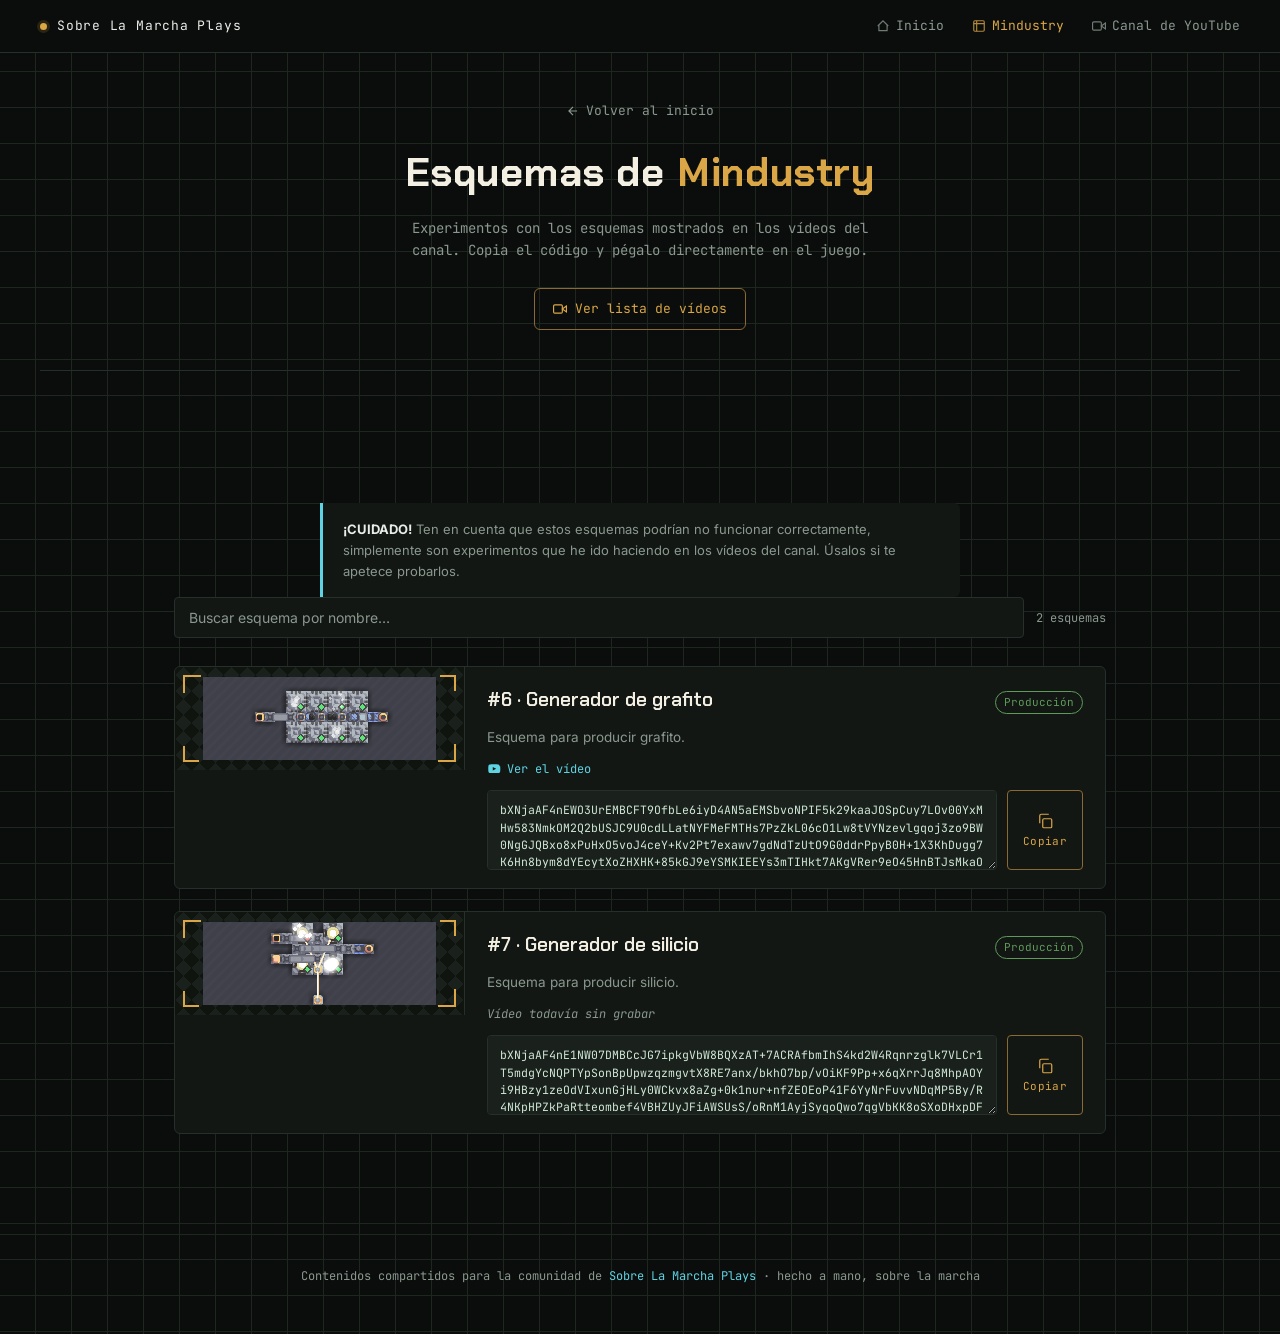
==== mindustry.html @ 325ed2f4 "first commit" ====
<!doctype html>
<html lang="es">
    <head>
        <meta charset="UTF-8" />
        <meta name="viewport" content="width=device-width, initial-scale=1.0" />
        <title>Sobre La Marcha Plays — Esquemas de Mindustry</title>
        <link rel="preconnect" href="https://fonts.googleapis.com" />
        <link rel="preconnect" href="https://fonts.gstatic.com" crossorigin />
        <link
            href="https://fonts.googleapis.com/css2?family=Chakra+Petch:wght@500;600;700&family=Inter:wght@400;500&family=JetBrains+Mono:wght@400;500&display=swap"
            rel="stylesheet"
        />
        <link rel="stylesheet" href="styles.css" />
    </head>
    <body>
        <div class="sitebar">
            <a class="sitebar-brand" href="index.html">
                <span class="dot"></span>
                Sobre La Marcha Plays
            </a>
            <nav class="sitebar-nav">
                <a href="index.html">
                    <svg viewBox="0 0 24 24" fill="none" stroke="currentColor" stroke-width="2"><path d="M3 12l9-9 9 9M5 10v10h14V10"/></svg>
                    <span>Inicio</span>
                </a>
                <a href="mindustry.html" class="current">
                    <svg viewBox="0 0 24 24" fill="none" stroke="currentColor" stroke-width="2"><rect x="3" y="3" width="18" height="18" rx="2"/><path d="M8 3v18M3 8h18"/></svg>
                    <span>Mindustry</span>
                </a>
                <a href="https://www.youtube.com/@SobreLaMarchaPlays" target="_blank" rel="noopener">
                    <svg viewBox="0 0 24 24" fill="none" stroke="currentColor" stroke-width="2"><path d="M23 7l-7 5 7 5V7z"/><rect x="1" y="5" width="15" height="14" rx="2"/></svg>
                    <span>Canal de YouTube</span>
                </a>
            </nav>
        </div>

        <div class="page-header">
            <a class="back-link" href="index.html">
                <svg viewBox="0 0 24 24" fill="none" stroke="currentColor" stroke-width="2"><path d="M19 12H5M12 19l-7-7 7-7"/></svg>
                Volver al inicio
            </a>
            <h1>Esquemas de <span class="accent">Mindustry</span></h1>
            <p class="desc">Experimentos con los esquemas mostrados en los vídeos del canal. Copia el código y pégalo directamente en el juego.</p>
            <div class="header-actions">
                <a href="https://www.youtube.com/watch?v=RHHRqLTn9Wk&list=PLnLiPv-CvFITaGWamanoA4eZjylTkHsce" target="_blank" rel="noopener" class="btn">
                    <svg viewBox="0 0 24 24" fill="none" stroke="currentColor" stroke-width="2"><path d="M23 7l-7 5 7 5V7z"/><rect x="1" y="5" width="15" height="14" rx="2"/></svg>
                    Ver lista de vídeos
                </a>
            </div>
        </div>

        <div class="divider"></div>

        <main>
            <div class="build-note">
                <strong>¡CUIDADO!</strong> Ten en cuenta que estos esquemas
                podrían no funcionar correctamente, simplemente son experimentos
                que he ido haciendo en los vídeos del canal. Úsalos si te
                apetece probarlos.
            </div>
            <div class="toolbar">
                <input
                    type="search"
                    id="search"
                    placeholder="Buscar esquema por nombre…"
                />
                <span class="count" id="count"></span>
            </div>

            <div class="list" id="list"></div>
            <p class="empty" id="empty" style="display: none">
                No se ha encontrado ningún esquema con ese nombre.
            </p>
        </main>

        <footer>
            Contenidos compartidos para la comunidad de
            <a
                href="https://www.youtube.com/@SobreLaMarchaPlays"
                target="_blank"
                rel="noopener"
                >Sobre La Marcha Plays</a
            >
            · hecho a mano, sobre la marcha
        </footer>

        <script src="data.js" defer></script>
        <script src="app.js" defer></script>
    </body>
</html>
---- styles.css ----
:root {
    --bg: #0a0d0b;
    --surface: #121714;
    --surface-2: #1a211c;
    --border: #26302a;
    --border-soft: #1e2620;
    --text: #e9ede9;
    --text-dim: #8a988f;
    --gold: #dba646;
    --gold-dim: #8a6a30;
    --green: #5f9a5a;
    --cyan: #5ed3e3;
    --line: #26302a;
    --line-soft: #1e2620;
}
* {
    box-sizing: border-box;
}
html,
body {
    margin: 0;
    padding: 0;
}
body {
    background: var(--bg);
    color: var(--text);
    font-family: "Inter", sans-serif;
    line-height: 1.55;
    background-image:
        linear-gradient(var(--border-soft) 1px, transparent 1px),
        linear-gradient(90deg, var(--border-soft) 1px, transparent 1px);
    background-size: 36px 36px;
    background-position: -1px -1px;
}

/* ---------- sitebar ---------- */
.sitebar {
    position: fixed;
    top: 0;
    left: 0;
    right: 0;
    z-index: 100;
    display: flex;
    align-items: center;
    justify-content: space-between;
    padding: 16px 40px;
    border-bottom: 1px solid var(--line);
    background: var(--bg);
}
.sitebar-brand {
    display: flex;
    align-items: center;
    gap: 10px;
    font-family: "JetBrains Mono", monospace;
    font-size: 13px;
    letter-spacing: 0.06em;
    color: var(--text);
    text-decoration: none;
}
.sitebar-brand .dot {
    width: 7px;
    height: 7px;
    border-radius: 50%;
    background: var(--gold);
    box-shadow: 0 0 0 3px rgba(219, 166, 70, 0.15);
    flex-shrink: 0;
}
.sitebar-nav {
    display: flex;
    gap: 28px;
    font-family: "JetBrains Mono", monospace;
    font-size: 13px;
}
.sitebar-nav a {
    color: var(--text-dim);
    text-decoration: none;
    display: flex;
    align-items: center;
    gap: 6px;
    transition: color 0.15s ease;
}
.sitebar-nav a:hover {
    color: var(--cyan);
}
.sitebar-nav a svg {
    width: 14px;
    height: 14px;
    opacity: 0.8;
}
.sitebar-nav .current {
    color: var(--gold);
}

/* ---------- page header ---------- */
.page-header {
    padding: 100px 24px 40px;
    max-width: 720px;
    margin: 0 auto;
    text-align: center;
}
.back-link {
    display: inline-flex;
    align-items: center;
    gap: 6px;
    font-family: "JetBrains Mono", monospace;
    font-size: 13px;
    color: var(--text-dim);
    text-decoration: none;
    margin-bottom: 20px;
    transition: color 0.15s ease;
}
.back-link:hover {
    color: var(--cyan);
}
.back-link svg {
    width: 14px;
    height: 14px;
}
.page-header h1 {
    font-family: "Chakra Petch", sans-serif;
    font-weight: 700;
    font-size: clamp(28px, 5vw, 40px);
    letter-spacing: 0.02em;
    margin: 0 0 14px;
    color: #f3efe2;
}
.page-header h1 .accent {
    color: var(--gold);
}
.page-header .desc {
    font-family: "JetBrains Mono", monospace;
    font-size: 14px;
    color: var(--text-dim);
    line-height: 1.6;
    margin: 0 auto 26px;
    max-width: 480px;
}
.header-actions {
    display: flex;
    gap: 12px;
    justify-content: center;
}
.btn {
    display: inline-flex;
    align-items: center;
    gap: 8px;
    padding: 10px 18px;
    border-radius: 6px;
    font-family: "JetBrains Mono", monospace;
    font-size: 13px;
    text-decoration: none;
    border: 1px solid var(--gold-dim);
    color: var(--gold);
    transition: border-color 0.15s ease, color 0.15s ease;
}
.btn:hover {
    border-color: var(--gold);
    color: #f0c46e;
}
.btn svg {
    width: 14px;
    height: 14px;
}

/* ---------- home header ---------- */
.home-header {
    padding: 100px 24px 48px;
    text-align: center;
}
.home-header .eyebrow {
    font-family: "JetBrains Mono", monospace;
    font-size: 12px;
    letter-spacing: 0.18em;
    color: var(--cyan);
    text-transform: uppercase;
    margin: 0 0 10px;
}
.home-header h1 {
    font-family: "Chakra Petch", sans-serif;
    font-weight: 700;
    font-size: clamp(32px, 6vw, 56px);
    letter-spacing: 0.02em;
    margin: 0;
    color: #f3efe2;
}
.home-header h1 span {
    color: var(--gold);
}
.home-header p.sub {
    font-family: "JetBrains Mono", monospace;
    color: var(--text-dim);
    font-size: 14px;
    margin: 14px auto 0;
    max-width: 520px;
}
.home-header .rule {
    width: 120px;
    height: 3px;
    background: var(--gold);
    margin: 22px auto 0;
    clip-path: polygon(0 0, 100% 0, 92% 100%, 8% 100%);
}
.home-header .yt-link {
    display: inline-flex;
    align-items: center;
    gap: 8px;
    margin-top: 26px;
    padding: 9px 18px;
    border: 1px solid var(--gold-dim);
    border-radius: 20px;
    color: var(--gold);
    font-family: "JetBrains Mono", monospace;
    font-size: 13px;
    text-decoration: none;
    transition: border-color 0.15s, color 0.15s;
}
.home-header .yt-link:hover {
    border-color: var(--gold);
    color: #f0c46e;
}
.home-header .yt-link svg {
    width: 16px;
    height: 16px;
    flex-shrink: 0;
}

/* ---------- divider & note ---------- */
.divider {
    height: 1px;
    background: var(--line);
    margin: 0 40px;
}
.build-note {
    max-width: 640px;
    margin: 32px auto 0;
    padding: 16px 20px;
    background: var(--surface);
    border-left: 3px solid var(--cyan);
    border-radius: 0 6px 6px 0;
    font-size: 13px;
    color: var(--text-dim);
    line-height: 1.6;
}
.build-note strong {
    color: var(--text);
}

/* ---------- layout ---------- */
main {
    max-width: 980px;
    margin: 0 auto;
    padding: 100px 24px 100px;
}

.toolbar {
    display: flex;
    gap: 12px;
    align-items: center;
    margin-bottom: 28px;
    flex-wrap: wrap;
}
.toolbar input[type="search"] {
    flex: 1;
    min-width: 200px;
    background: var(--surface);
    border: 1px solid var(--border);
    color: var(--text);
    font-family: "Inter", sans-serif;
    font-size: 14px;
    padding: 11px 14px;
    border-radius: 4px;
    outline: none;
}
.toolbar input[type="search"]::placeholder {
    color: var(--text-dim);
}
.toolbar input[type="search"]:focus {
    border-color: var(--cyan);
}
.count {
    font-family: "JetBrains Mono", monospace;
    font-size: 12px;
    color: var(--text-dim);
    white-space: nowrap;
}

/* ---------- schematic card ---------- */
.list {
    display: flex;
    flex-direction: column;
    gap: 22px;
}

.card {
    background: var(--surface);
    border: 1px solid var(--border);
    border-radius: 6px;
    display: grid;
    grid-template-columns: 290px 1fr;
    overflow: hidden;
}
@media (max-width: 700px) {
    .card {
        grid-template-columns: 1fr;
    }
}

.thumb {
    position: relative;
    background:
        linear-gradient(45deg, #10140f 25%, transparent 25%) 0 0/16px 16px,
        linear-gradient(-45deg, #10140f 25%, transparent 25%) 0 0/16px 16px,
        linear-gradient(45deg, transparent 75%, #10140f 75%) 0 0/16px 16px,
        linear-gradient(-45deg, transparent 75%, #10140f 75%) 0 0/16px 16px,
        var(--surface-2);
    display: flex;
    align-items: center;
    justify-content: center;
    aspect-ratio: 725/257;
    border-right: 1px solid var(--border);
    padding: 10px;
}
@media (max-width: 700px) {
    .thumb {
        border-right: none;
        border-bottom: 1px solid var(--border);
    }
}
.thumb img {
    width: 100%;
    height: 100%;
    object-fit: contain;
    image-rendering: pixelated;
    display: block;
}
.thumb::before,
.thumb::after,
.thumb .br1,
.thumb .br2 {
    content: "";
    position: absolute;
    width: 16px;
    height: 16px;
    border-color: var(--gold);
    border-style: solid;
}
.thumb::before {
    top: 8px;
    left: 8px;
    border-width: 2px 0 0 2px;
}
.thumb::after {
    bottom: 8px;
    right: 8px;
    border-width: 0 2px 2px 0;
}
.thumb .br1 {
    top: 8px;
    right: 8px;
    border-width: 2px 2px 0 0;
}
.thumb .br2 {
    bottom: 8px;
    left: 8px;
    border-width: 0 0 2px 2px;
}

.content {
    padding: 18px 22px;
    display: flex;
    flex-direction: column;
    gap: 12px;
    min-width: 0;
}
.content .head {
    display: flex;
    align-items: baseline;
    justify-content: space-between;
    gap: 12px;
    flex-wrap: wrap;
}
.content h3 {
    font-family: "Chakra Petch", sans-serif;
    font-size: 19px;
    font-weight: 600;
    margin: 0;
    color: #f3efe2;
}
.content .tag {
    font-family: "JetBrains Mono", monospace;
    font-size: 11px;
    color: var(--green);
    border: 1px solid var(--green);
    padding: 2px 8px;
    border-radius: 20px;
    white-space: nowrap;
}
.content .desc {
    font-size: 13.5px;
    color: var(--text-dim);
    margin: 0;
}
.content .video-link {
    font-family: "JetBrains Mono", monospace;
    font-size: 12px;
    color: var(--cyan);
    text-decoration: none;
    display: inline-flex;
    align-items: center;
    gap: 6px;
    width: fit-content;
}
.content .video-link:hover {
    text-decoration: underline;
}
.content .video-pending {
    font-family: "JetBrains Mono", monospace;
    font-size: 12px;
    color: var(--text-dim);
    font-style: italic;
}

.code-row {
    display: flex;
    gap: 10px;
    align-items: stretch;
}
.code-row textarea {
    flex: 1;
    min-width: 0;
    background: var(--surface-2);
    border: 1px solid var(--border);
    color: #cfe8d8;
    font-family: "JetBrains Mono", monospace;
    font-size: 11.5px;
    line-height: 1.5;
    padding: 10px 12px;
    border-radius: 4px;
    resize: vertical;
    min-height: 80px;
    max-height: 160px;
}
.code-row textarea:focus {
    outline: none;
    border-color: var(--cyan);
}

.copy-btn {
    flex-shrink: 0;
    display: flex;
    flex-direction: column;
    align-items: center;
    justify-content: center;
    gap: 4px;
    width: 76px;
    background: transparent;
    border: 1px solid var(--gold-dim);
    color: var(--gold);
    font-family: "JetBrains Mono", monospace;
    font-size: 11px;
    letter-spacing: 0.03em;
    border-radius: 4px;
    cursor: pointer;
    transition:
        border-color 0.15s,
        color 0.15s;
}
.copy-btn:hover {
    border-color: var(--gold);
}
.copy-btn.copied {
    border-color: var(--cyan);
    color: var(--cyan);
}
.copy-btn svg {
    width: 18px;
    height: 18px;
}

.empty {
    text-align: center;
    color: var(--text-dim);
    font-family: "JetBrains Mono", monospace;
    font-size: 13px;
    padding: 60px 0;
}

footer {
    text-align: center;
    padding: 32px 24px 48px;
    border-top: 1px solid var(--border-soft);
    color: var(--text-dim);
    font-family: "JetBrains Mono", monospace;
    font-size: 12px;
}
footer a {
    color: var(--cyan);
    text-decoration: none;
}
footer a:hover {
    text-decoration: underline;
}

/* ---------- hub grid ---------- */
.hub-grid {
    display: grid;
    grid-template-columns: repeat(3, 1fr);
    gap: 24px;
    align-items: center;
    min-height: 50vh;
}

.hub-card {
    background: var(--surface);
    border: 1px solid var(--border);
    border-radius: 6px;
    padding: 0;
    text-decoration: none;
    color: inherit;
    display: flex;
    flex-direction: column;
    overflow: hidden;
    transition: border-color 0.15s;
}
.hub-card:hover {
    border-color: var(--gold-dim);
}

.hub-card-img {
    background:
        linear-gradient(45deg, #10140f 25%, transparent 25%) 0 0/16px 16px,
        linear-gradient(-45deg, #10140f 25%, transparent 25%) 0 0/16px 16px,
        linear-gradient(45deg, transparent 75%, #10140f 75%) 0 0/16px 16px,
        linear-gradient(-45deg, transparent 75%, #10140f 75%) 0 0/16px 16px,
        var(--surface-2);
    aspect-ratio: 16/9;
    display: flex;
    align-items: center;
    justify-content: center;
    padding: 16px;
    border-bottom: 1px solid var(--border);
}
.hub-card-img img {
    width: 100%;
    height: 100%;
    object-fit: contain;
    image-rendering: pixelated;
}

.hub-card h3 {
    font-family: "Chakra Petch", sans-serif;
    font-size: 18px;
    font-weight: 600;
    margin: 16px 18px 0;
    color: #f3efe2;
}
.hub-card p {
    font-size: 13.5px;
    color: var(--text-dim);
    margin: 8px 18px 0;
    flex: 1;
}
.hub-card-btn {
    font-family: "JetBrains Mono", monospace;
    font-size: 12px;
    color: var(--gold);
    border: 1px solid var(--gold-dim);
    padding: 9px 18px;
    border-radius: 4px;
    text-align: center;
    margin: 16px 18px 18px;
    transition:
        border-color 0.15s,
        color 0.15s;
}
.hub-card:hover .hub-card-btn {
    border-color: var(--gold);
}

.hub-card.coming-soon {
    opacity: 0.45;
    pointer-events: none;
}
.hub-card.coming-soon .hub-card-img {
    filter: grayscale(60%);
}

.coming-soon-label {
    font-family: "JetBrains Mono", monospace;
    font-size: 12px;
    color: var(--text-dim);
    text-align: center;
    margin: 16px 18px 18px;
}

@media (max-width: 700px) {
    .hub-grid {
        grid-template-columns: 1fr;
    }
}

/* ---------- responsive ---------- */
@media (max-width: 640px) {
    .sitebar {
        padding: 14px 20px;
    }
    .sitebar-nav {
        gap: 16px;
    }
    .sitebar-nav a span {
        display: none;
    }
    .page-header {
        padding: 80px 16px 32px;
    }
    .page-header h1 {
        font-size: 26px;
    }
    .home-header {
        padding: 80px 20px 36px;
    }
    .home-header h1 {
        font-size: 32px;
    }
    .divider {
        margin: 0 20px;
    }
    .build-note {
        margin-left: 20px;
        margin-right: 20px;
    }
    main {
        padding-left: 20px;
        padding-right: 20px;
    }
}
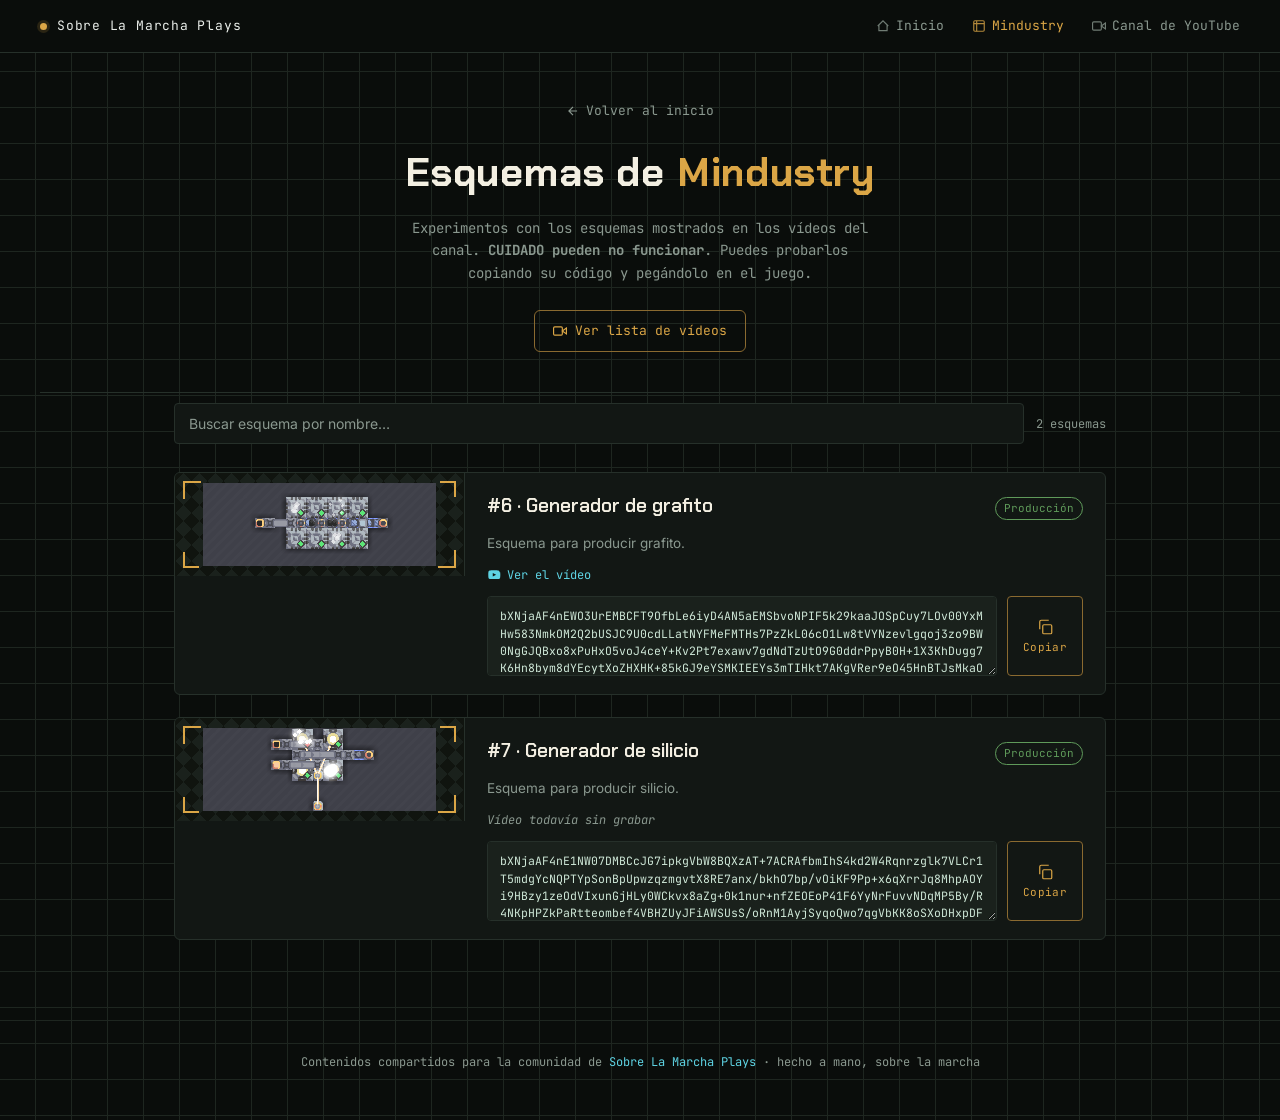
==== commit 0060101b: "fix: change texts and styles" ====
--- a/mindustry.html
+++ b/mindustry.html
@@ -20,15 +20,42 @@
             </a>
             <nav class="sitebar-nav">
                 <a href="index.html">
-                    <svg viewBox="0 0 24 24" fill="none" stroke="currentColor" stroke-width="2"><path d="M3 12l9-9 9 9M5 10v10h14V10"/></svg>
+                    <svg
+                        viewBox="0 0 24 24"
+                        fill="none"
+                        stroke="currentColor"
+                        stroke-width="2"
+                    >
+                        <path d="M3 12l9-9 9 9M5 10v10h14V10" />
+                    </svg>
                     <span>Inicio</span>
                 </a>
                 <a href="mindustry.html" class="current">
-                    <svg viewBox="0 0 24 24" fill="none" stroke="currentColor" stroke-width="2"><rect x="3" y="3" width="18" height="18" rx="2"/><path d="M8 3v18M3 8h18"/></svg>
+                    <svg
+                        viewBox="0 0 24 24"
+                        fill="none"
+                        stroke="currentColor"
+                        stroke-width="2"
+                    >
+                        <rect x="3" y="3" width="18" height="18" rx="2" />
+                        <path d="M8 3v18M3 8h18" />
+                    </svg>
                     <span>Mindustry</span>
                 </a>
-                <a href="https://www.youtube.com/@SobreLaMarchaPlays" target="_blank" rel="noopener">
-                    <svg viewBox="0 0 24 24" fill="none" stroke="currentColor" stroke-width="2"><path d="M23 7l-7 5 7 5V7z"/><rect x="1" y="5" width="15" height="14" rx="2"/></svg>
+                <a
+                    href="https://www.youtube.com/@SobreLaMarchaPlays"
+                    target="_blank"
+                    rel="noopener"
+                >
+                    <svg
+                        viewBox="0 0 24 24"
+                        fill="none"
+                        stroke="currentColor"
+                        stroke-width="2"
+                    >
+                        <path d="M23 7l-7 5 7 5V7z" />
+                        <rect x="1" y="5" width="15" height="14" rx="2" />
+                    </svg>
                     <span>Canal de YouTube</span>
                 </a>
             </nav>
@@ -36,14 +63,38 @@
 
         <div class="page-header">
             <a class="back-link" href="index.html">
-                <svg viewBox="0 0 24 24" fill="none" stroke="currentColor" stroke-width="2"><path d="M19 12H5M12 19l-7-7 7-7"/></svg>
+                <svg
+                    viewBox="0 0 24 24"
+                    fill="none"
+                    stroke="currentColor"
+                    stroke-width="2"
+                >
+                    <path d="M19 12H5M12 19l-7-7 7-7" />
+                </svg>
                 Volver al inicio
             </a>
             <h1>Esquemas de <span class="accent">Mindustry</span></h1>
-            <p class="desc">Experimentos con los esquemas mostrados en los vídeos del canal. Copia el código y pégalo directamente en el juego.</p>
+            <p class="desc">
+                Experimentos con los esquemas mostrados en los vídeos del canal.
+                <strong>CUIDADO pueden no funcionar</strong>. Puedes probarlos
+                copiando su código y pegándolo en el juego.
+            </p>
             <div class="header-actions">
-                <a href="https://www.youtube.com/watch?v=RHHRqLTn9Wk&list=PLnLiPv-CvFITaGWamanoA4eZjylTkHsce" target="_blank" rel="noopener" class="btn">
-                    <svg viewBox="0 0 24 24" fill="none" stroke="currentColor" stroke-width="2"><path d="M23 7l-7 5 7 5V7z"/><rect x="1" y="5" width="15" height="14" rx="2"/></svg>
+                <a
+                    href="https://www.youtube.com/watch?v=RHHRqLTn9Wk&list=PLnLiPv-CvFITaGWamanoA4eZjylTkHsce"
+                    target="_blank"
+                    rel="noopener"
+                    class="btn"
+                >
+                    <svg
+                        viewBox="0 0 24 24"
+                        fill="none"
+                        stroke="currentColor"
+                        stroke-width="2"
+                    >
+                        <path d="M23 7l-7 5 7 5V7z" />
+                        <rect x="1" y="5" width="15" height="14" rx="2" />
+                    </svg>
                     Ver lista de vídeos
                 </a>
             </div>
@@ -52,12 +103,6 @@
         <div class="divider"></div>
 
         <main>
-            <div class="build-note">
-                <strong>¡CUIDADO!</strong> Ten en cuenta que estos esquemas
-                podrían no funcionar correctamente, simplemente son experimentos
-                que he ido haciendo en los vídeos del canal. Úsalos si te
-                apetece probarlos.
-            </div>
             <div class="toolbar">
                 <input
                     type="search"
--- a/styles.css
+++ b/styles.css
@@ -151,7 +151,9 @@
     text-decoration: none;
     border: 1px solid var(--gold-dim);
     color: var(--gold);
-    transition: border-color 0.15s ease, color 0.15s ease;
+    transition:
+        border-color 0.15s ease,
+        color 0.15s ease;
 }
 .btn:hover {
     border-color: var(--gold);
@@ -164,7 +166,7 @@
 
 /* ---------- home header ---------- */
 .home-header {
-    padding: 100px 24px 48px;
+    padding: 100px 24px 18px;
     text-align: center;
 }
 .home-header .eyebrow {
@@ -212,7 +214,9 @@
     font-family: "JetBrains Mono", monospace;
     font-size: 13px;
     text-decoration: none;
-    transition: border-color 0.15s, color 0.15s;
+    transition:
+        border-color 0.15s,
+        color 0.15s;
 }
 .home-header .yt-link:hover {
     border-color: var(--gold);
@@ -249,7 +253,7 @@
 main {
     max-width: 980px;
     margin: 0 auto;
-    padding: 100px 24px 100px;
+    padding: 10px 24px 80px;
 }
 
 .toolbar {
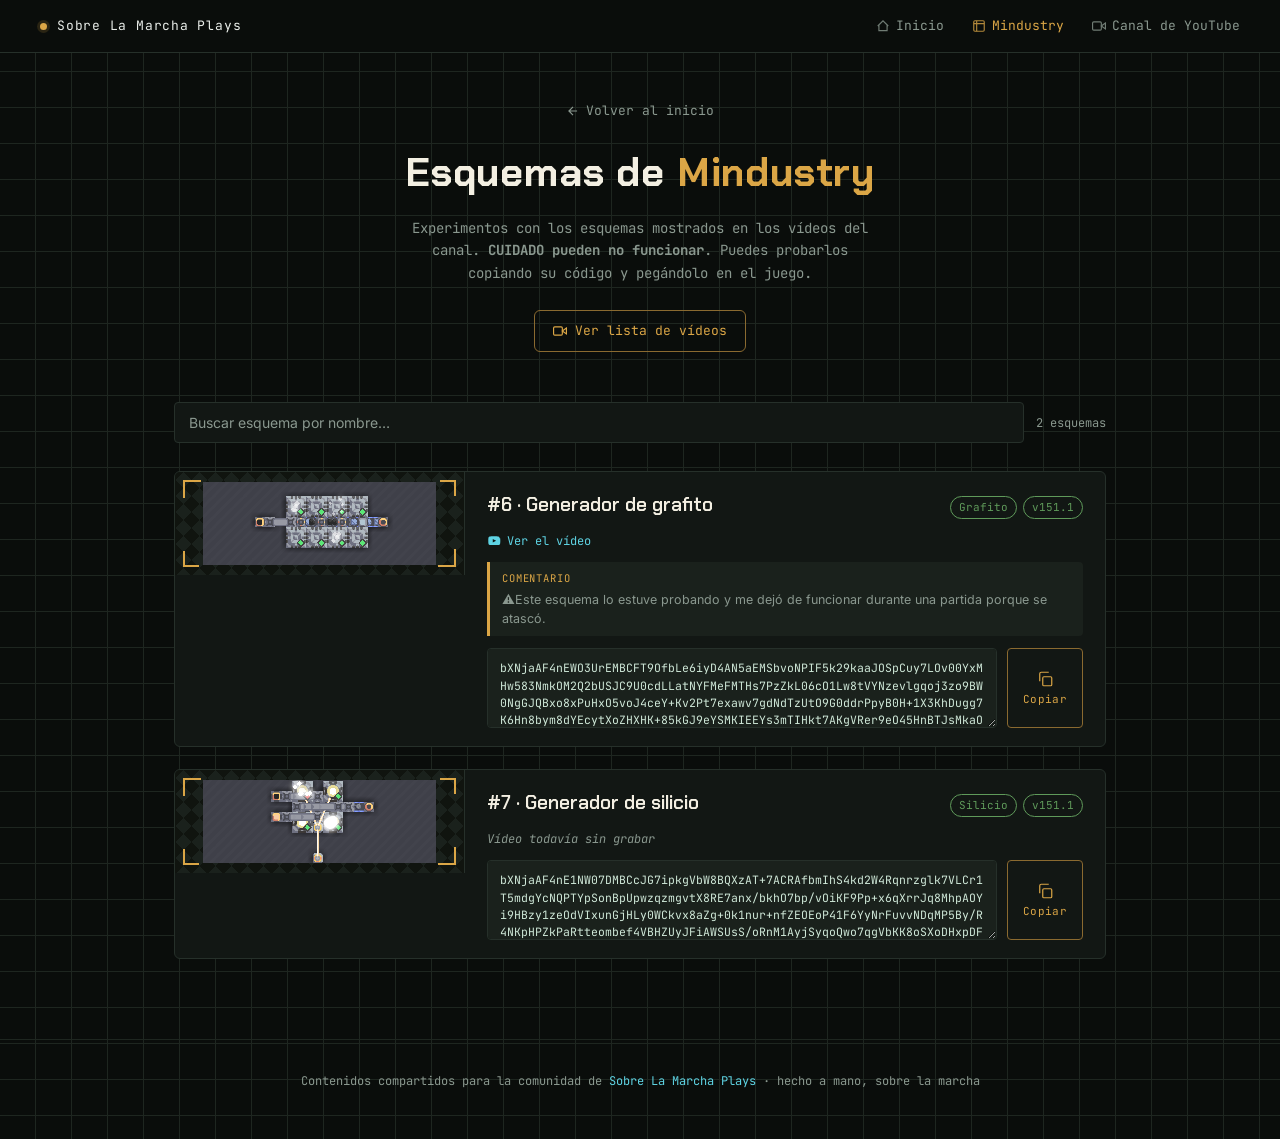
==== commit 02469284: "fix: remove divider from Mindustry page" ====
--- a/mindustry.html
+++ b/mindustry.html
@@ -100,8 +100,6 @@
             </div>
         </div>
 
-        <div class="divider"></div>
-
         <main>
             <div class="toolbar">
                 <input
--- a/styles.css
+++ b/styles.css
@@ -399,6 +399,12 @@
     border-radius: 20px;
     white-space: nowrap;
 }
+.content .tags {
+    display: flex;
+    flex-wrap: wrap;
+    gap: 6px;
+    justify-content: flex-end;
+}
 .content .desc {
     font-size: 13.5px;
     color: var(--text-dim);
@@ -422,6 +428,26 @@
     font-size: 12px;
     color: var(--text-dim);
     font-style: italic;
+}
+
+.content .comment {
+    font-size: 12.5px;
+    color: var(--text-dim);
+    margin: 0;
+    padding: 8px 12px;
+    background: var(--surface-2);
+    border-left: 3px solid var(--gold);
+    border-radius: 0 4px 4px 0;
+    line-height: 1.55;
+}
+.content .comment .comment-label {
+    display: block;
+    font-family: "JetBrains Mono", monospace;
+    font-size: 10.5px;
+    letter-spacing: 0.08em;
+    text-transform: uppercase;
+    color: var(--gold);
+    margin-bottom: 3px;
 }
 
 .code-row {
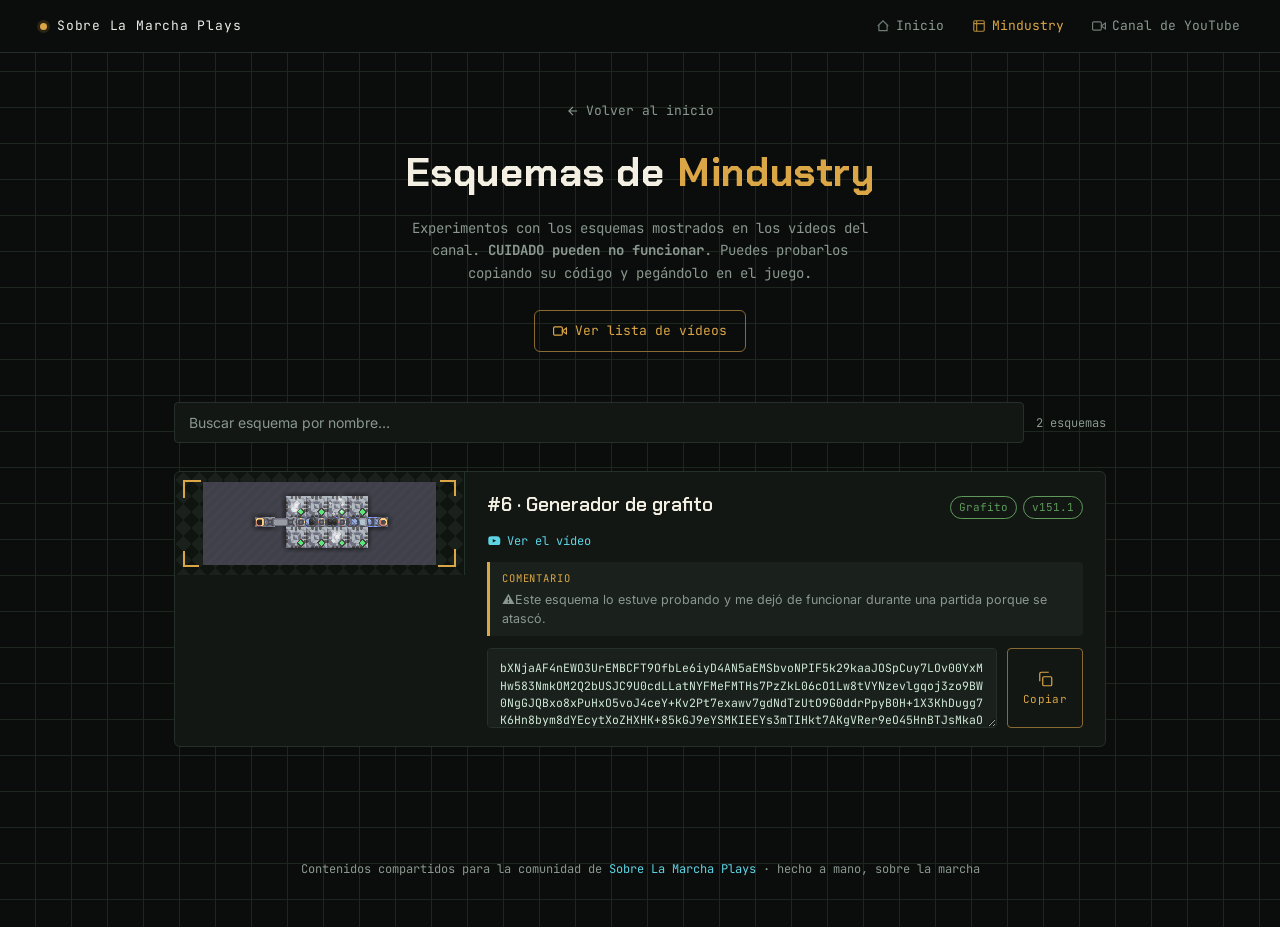
==== commit b903af72: "refactor: replace SVG icons to use sprite symbols and cleanup CSS" ====
--- a/mindustry.html
+++ b/mindustry.html
@@ -13,6 +13,7 @@
         <link rel="stylesheet" href="styles.css" />
     </head>
     <body>
+        <script src="icons.js"></script>
         <div class="sitebar">
             <a class="sitebar-brand" href="index.html">
                 <span class="dot"></span>
@@ -20,26 +21,11 @@
             </a>
             <nav class="sitebar-nav">
                 <a href="index.html">
-                    <svg
-                        viewBox="0 0 24 24"
-                        fill="none"
-                        stroke="currentColor"
-                        stroke-width="2"
-                    >
-                        <path d="M3 12l9-9 9 9M5 10v10h14V10" />
-                    </svg>
+                    <svg class="icon"><use href="#icon-home"></use></svg>
                     <span>Inicio</span>
                 </a>
                 <a href="mindustry.html" class="current">
-                    <svg
-                        viewBox="0 0 24 24"
-                        fill="none"
-                        stroke="currentColor"
-                        stroke-width="2"
-                    >
-                        <rect x="3" y="3" width="18" height="18" rx="2" />
-                        <path d="M8 3v18M3 8h18" />
-                    </svg>
+                    <svg class="icon"><use href="#icon-grid"></use></svg>
                     <span>Mindustry</span>
                 </a>
                 <a
@@ -47,15 +33,7 @@
                     target="_blank"
                     rel="noopener"
                 >
-                    <svg
-                        viewBox="0 0 24 24"
-                        fill="none"
-                        stroke="currentColor"
-                        stroke-width="2"
-                    >
-                        <path d="M23 7l-7 5 7 5V7z" />
-                        <rect x="1" y="5" width="15" height="14" rx="2" />
-                    </svg>
+                    <svg class="icon"><use href="#icon-play"></use></svg>
                     <span>Canal de YouTube</span>
                 </a>
             </nav>
@@ -63,14 +41,7 @@
 
         <div class="page-header">
             <a class="back-link" href="index.html">
-                <svg
-                    viewBox="0 0 24 24"
-                    fill="none"
-                    stroke="currentColor"
-                    stroke-width="2"
-                >
-                    <path d="M19 12H5M12 19l-7-7 7-7" />
-                </svg>
+                <svg class="icon"><use href="#icon-back"></use></svg>
                 Volver al inicio
             </a>
             <h1>Esquemas de <span class="accent">Mindustry</span></h1>
@@ -86,15 +57,7 @@
                     rel="noopener"
                     class="btn"
                 >
-                    <svg
-                        viewBox="0 0 24 24"
-                        fill="none"
-                        stroke="currentColor"
-                        stroke-width="2"
-                    >
-                        <path d="M23 7l-7 5 7 5V7z" />
-                        <rect x="1" y="5" width="15" height="14" rx="2" />
-                    </svg>
+                    <svg class="icon"><use href="#icon-play"></use></svg>
                     Ver lista de vídeos
                 </a>
             </div>
--- a/styles.css
+++ b/styles.css
@@ -16,6 +16,11 @@
 * {
     box-sizing: border-box;
 }
+.icon {
+    width: 14px;
+    height: 14px;
+    flex-shrink: 0;
+}
 html,
 body {
     margin: 0;
@@ -163,6 +168,17 @@
     width: 14px;
     height: 14px;
 }
+.btn-pill {
+    border-radius: 20px;
+    padding: 9px 18px;
+}
+.btn-pill svg {
+    width: 16px;
+    height: 16px;
+}
+.mt-lg {
+    margin-top: 26px;
+}
 
 /* ---------- home header ---------- */
 .home-header {
@@ -202,32 +218,6 @@
     margin: 22px auto 0;
     clip-path: polygon(0 0, 100% 0, 92% 100%, 8% 100%);
 }
-.home-header .yt-link {
-    display: inline-flex;
-    align-items: center;
-    gap: 8px;
-    margin-top: 26px;
-    padding: 9px 18px;
-    border: 1px solid var(--gold-dim);
-    border-radius: 20px;
-    color: var(--gold);
-    font-family: "JetBrains Mono", monospace;
-    font-size: 13px;
-    text-decoration: none;
-    transition:
-        border-color 0.15s,
-        color 0.15s;
-}
-.home-header .yt-link:hover {
-    border-color: var(--gold);
-    color: #f0c46e;
-}
-.home-header .yt-link svg {
-    width: 16px;
-    height: 16px;
-    flex-shrink: 0;
-}
-
 /* ---------- divider & note ---------- */
 .divider {
     height: 1px;
@@ -308,15 +298,17 @@
         grid-template-columns: 1fr;
     }
 }
-
-.thumb {
-    position: relative;
+.checkerboard {
     background:
         linear-gradient(45deg, #10140f 25%, transparent 25%) 0 0/16px 16px,
         linear-gradient(-45deg, #10140f 25%, transparent 25%) 0 0/16px 16px,
         linear-gradient(45deg, transparent 75%, #10140f 75%) 0 0/16px 16px,
         linear-gradient(-45deg, transparent 75%, #10140f 75%) 0 0/16px 16px,
         var(--surface-2);
+}
+
+.thumb {
+    position: relative;
     display: flex;
     align-items: center;
     justify-content: center;
@@ -557,12 +549,6 @@
 }
 
 .hub-card-img {
-    background:
-        linear-gradient(45deg, #10140f 25%, transparent 25%) 0 0/16px 16px,
-        linear-gradient(-45deg, #10140f 25%, transparent 25%) 0 0/16px 16px,
-        linear-gradient(45deg, transparent 75%, #10140f 75%) 0 0/16px 16px,
-        linear-gradient(-45deg, transparent 75%, #10140f 75%) 0 0/16px 16px,
-        var(--surface-2);
     aspect-ratio: 16/9;
     display: flex;
     align-items: center;
